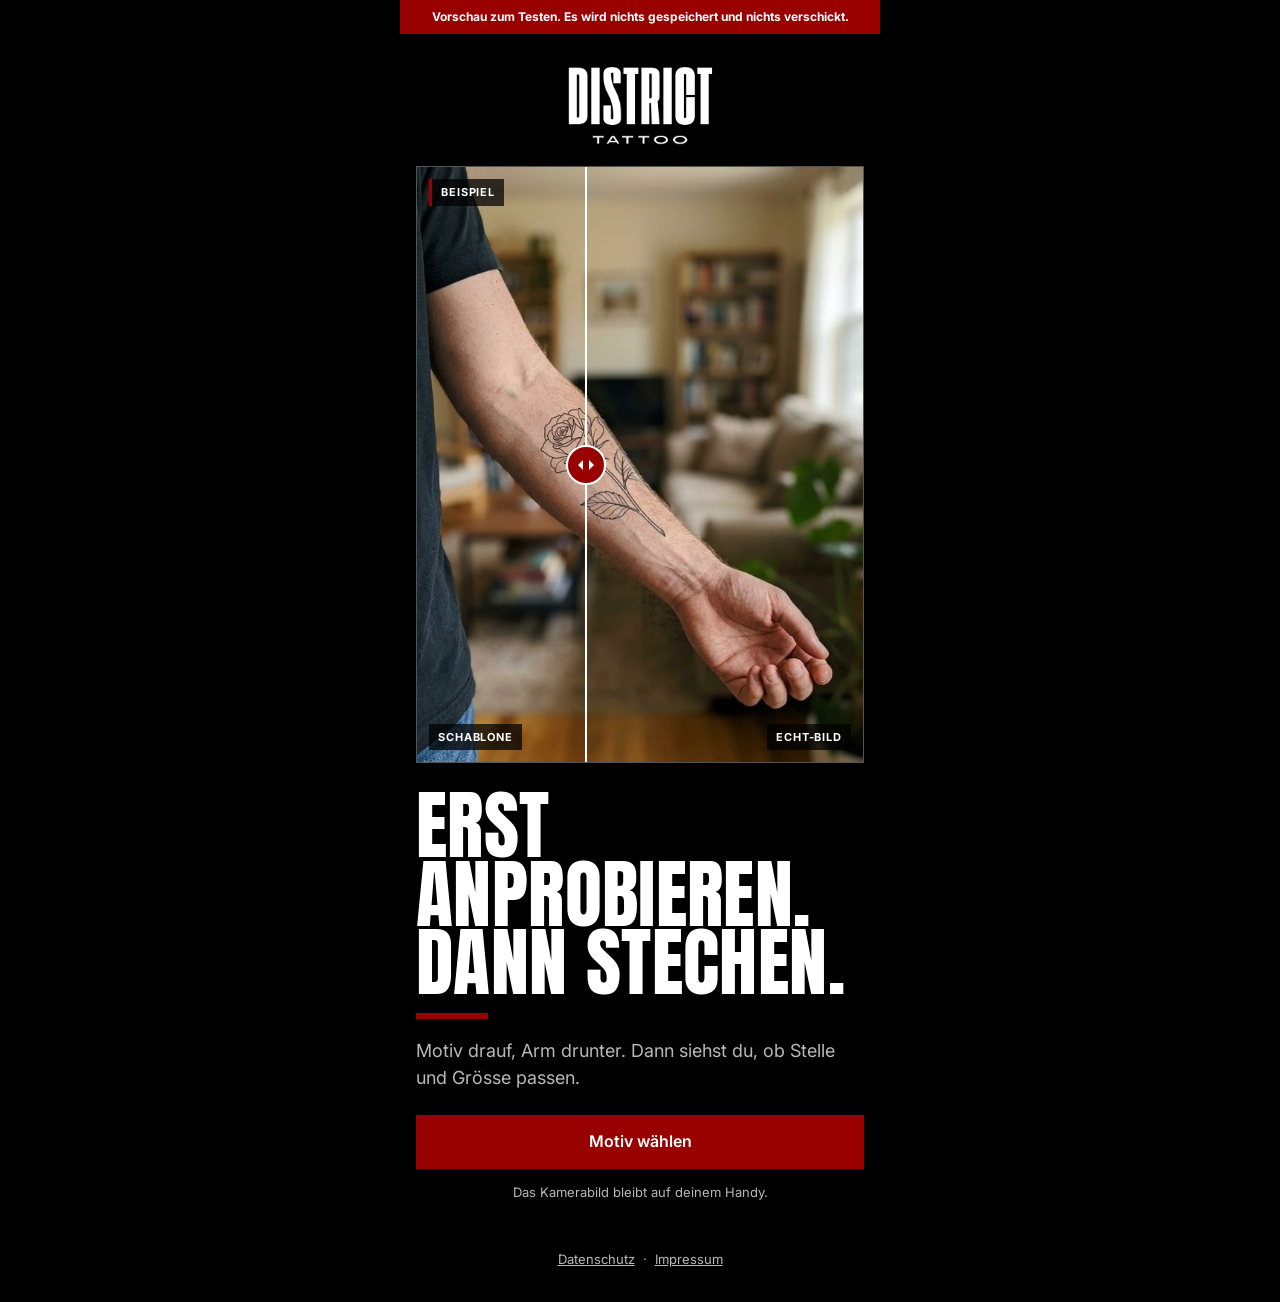
==== index.html @ d86c1de1 "Vorschau Tattoo-Anprobe District Tattoo (statisch, speichert und verschickt nichts) Gebaut aus lupst" ====
<!doctype html>
<html lang="de">
<head>
<meta charset="utf-8">
<meta name="viewport" content="width=device-width, initial-scale=1, viewport-fit=cover">
<title>Tattoo anprobieren | District Tattoo</title>
<meta name="description" content="Leg dein Motiv live auf den Arm. Dann siehst du, ob Stelle und Grösse passen.">
<meta name="theme-color" content="#000000">
<meta name="robots" content="noindex, nofollow">
<meta property="og:title" content="Tattoo anprobieren | District Tattoo">
<meta property="og:description" content="Leg dein Motiv live auf den Arm. Dann siehst du, ob Stelle und Grösse passen.">
<meta property="og:image" content="https://lupstudios.github.io/district-anprobe-preview/studio/beispiel_nachher.jpg">
<link rel="preconnect" href="https://fonts.googleapis.com">
<link rel="preconnect" href="https://fonts.gstatic.com" crossorigin>
<link rel="stylesheet" href="https://fonts.googleapis.com/css2?family=Anton&family=Inter:wght@400;600;700&display=swap">
<link rel="stylesheet" href="static/app.css">
</head>
<body class="">
<main class="app">

<div class="vorschau-band" role="note">Vorschau zum Testen. Es wird nichts gespeichert und nichts verschickt.</div>
<script id="konfig" type="application/json">{"kontakt": null, "motive": [{"bild": "studio/motive/rose.png", "klein": "studio/motive/rose_klein.png", "name": "rose", "stil": "Linie", "titel": "Rose"}, {"bild": "studio/motive/loewe.png", "klein": "studio/motive/loewe_klein.png", "name": "loewe", "stil": "Black \u0026 Grey", "titel": "Löwe"}, {"bild": "studio/motive/lettering.png", "klein": "studio/motive/lettering_klein.png", "name": "lettering", "stil": "Lettering", "titel": "Stay True"}, {"bild": "studio/motive/uhr.png", "klein": "studio/motive/uhr_klein.png", "name": "uhr", "stil": "Chicano", "titel": "Uhr und Rose"}, {"bild": "studio/motive/dolch.png", "klein": "studio/motive/dolch_klein.png", "name": "dolch", "stil": "Linie und Punkte", "titel": "Dolch"}, {"bild": "studio/motive/schwalbe.png", "klein": "studio/motive/schwalbe_klein.png", "name": "schwalbe", "stil": "Fine Line", "titel": "Schwalbe"}], "platzhalter": true, "testmodus": true, "texte": {"abgemeldet_geraet": "Erledigt. Dieses Handy kennt dich nicht mehr.", "anfrage_kleingedruckt": "Keine Live-Buchung. Thiago meldet sich persönlich.", "anfrage_text": "Drei Angaben. Dann weiss Thiago, worum\u0027s geht.", "anfrage_titel": "Ab zu Thiago.", "anprobe_hilfe": "Ein Finger schiebt. Zwei Finger drehen und ziehen.", "beispiel_label": "Beispiel", "beispiel_nachher": "Echt-Bild", "beispiel_vorher": "Schablone", "beschreibung": "Leg dein Motiv live auf den Arm. Dann siehst du, ob Stelle und Grösse passen.", "bestaetigen_hinweis": "Check kurz deine Mails und bestätig die Adresse.", "bitte_waehlen": "Bitte wählen", "check_18": "Ich bin 18 oder älter.", "check_einwilligung": "Ja, District Tattoo darf mir ein paar Mails schicken: mein Bild, wie ein Termin abläuft und höchstens ein paar Aktionen im Jahr. Und Thiago darf mir einmal per WhatsApp schreiben. Abmelden geht jederzeit mit einem Klick.", "danke_text": "Thiago meldet sich persönlich.", "danke_titel": "Ist bei Thiago.", "datenschutz_link": "Was mit deinen Daten passiert", "ergebnis_hinweis": "Vorschau. Thiago zeichnet dein Motiv neu. Und sagt dir, was geht.", "ergebnis_titel": "So sieht\u0027s aus.", "fallback_hinweis": "Das Echt-Bild klappt gerade nicht. Deine Vorschau geht trotzdem an Thiago.", "fehler_allgemein": "Da ist was schiefgelaufen. Versuch\u0027s nochmal.", "fehler_bild": "Das Bild konnte ich nicht lesen. Nimm ein anderes.", "fehler_bild_weg": "Dieses Bild gibt\u0027s nicht mehr. Mach einfach ein neues.", "fehler_checks": "Beide Häkchen braucht\u0027s.", "fehler_email": "Die Mail-Adresse stimmt so nicht.", "fehler_felder": "Da fehlt noch was.", "fehler_limit_ip": "Gerade zu viele Versuche von hier. Probier\u0027s in einer Stunde nochmal.", "fehler_limit_tag": "Für heute ist Schluss mit Echt-Bildern. Morgen geht\u0027s weiter.", "fehler_limit_unbestaetigt": "Drei Echt-Bilder sind durch. Bestätig kurz deine Mail-Adresse, dann geht\u0027s weiter.", "fehler_netz": "Keine Verbindung. Versuch\u0027s nochmal.", "fehler_telefon": "Die Nummer stimmt so nicht. Beispiel: 079 123 45 67", "feld_email": "E-Mail", "feld_groesse": "Ungefähre Grösse", "feld_nachricht": "Noch was? (freiwillig)", "feld_name": "Name", "feld_stelle": "Körperstelle", "feld_telefon": "Handynummer", "feld_telefon_hilfe": "Für Thiagos Antwort per WhatsApp.", "feld_vorname": "Vorname", "feld_zeitraum": "Wann ungefähr?", "formular_text": "Die KI rechnet dein Motiv echt in die Haut. Dauert etwa 15 Sekunden.", "formular_titel": "Dein Echt-Bild gegen deinen Kontakt.", "fuss_datenschutz": "Datenschutz", "fuss_impressum": "Impressum", "groessen": ["Klein, bis 5 cm", "Mittel, 5 bis 15 cm", "Gross, 15 bis 30 cm", "Sehr gross, z. B. Sleeve oder Rücken", "Weiss noch nicht"], "inapp_hinweis": "Tipp: In Instagram und TikTok klemmt die Kamera oft. Oben rechts auf ⋯ tippen und «Im Browser öffnen» wählen.", "kamera_fehler_text": "Kein Problem. Mach ein Foto von deinem Arm.", "kamera_fehler_titel": "Die Kamera will hier nicht.", "kamera_laedt": "Kamera startet …", "knopf_anderes_motiv": "Anderes Motiv", "knopf_anfrage": "Anfrage senden", "knopf_anhalten": "Bild anhalten", "knopf_echt": "So sieht\u0027s echt aus", "knopf_formular": "Echt-Bild zeigen", "knopf_foto_machen": "Foto machen", "knopf_foto_statt": "Foto statt Kamera", "knopf_galerie": "Foto aus der Galerie", "knopf_im_browser": "Im Browser öffnen", "knopf_live": "Wieder live", "knopf_neu_platzieren": "Anders platzieren", "knopf_neues_foto": "Neues Foto", "knopf_nochmal": "Noch ein Motiv probieren", "knopf_senden": "An Thiago senden", "knopf_speichern": "Bild speichern", "knopf_whatsapp": "Schneller geht\u0027s per WhatsApp", "laden_text": "Wird gerechnet. Etwa 15 Sekunden.", "motiv_eigenes": "Eigene Idee", "motiv_eigenes_text": "Foto oder Screenshot. Am besten auf weissem Grund.", "motiv_hinweis": "Stilprobe. Dein Motiv zeichnet Thiago für dich.", "motiv_platzhalter": "Platzhalter. Hier kommen Thiagos Stilproben hin.", "motiv_titel": "Welches Motiv?", "nicht_du": "Nicht {vorname}?", "regler_drehen": "Drehen", "regler_groesse": "Grösse", "schliessen": "Schliessen", "seite_abgemeldet_text": "Du bekommst keine Mails mehr von uns.", "seite_abgemeldet_titel": "Abgemeldet.", "seite_abmelden_knopf": "Ja, abmelden", "seite_abmelden_text": "Dann kommen keine Mails mehr von District Tattoo.", "seite_abmelden_titel": "Abmelden?", "seite_bestaetigt_text": "Dein Bild kommt gleich per Mail.", "seite_bestaetigt_titel": "Bestätigt.", "seite_link_ungueltig_text": "Vielleicht schon benutzt oder falsch kopiert.", "seite_link_ungueltig_titel": "Der Link passt nicht.", "seite_zur_anprobe": "Zur Anprobe", "seitentitel": "Tattoo anprobieren | District Tattoo", "start_hinweis": "Das Kamerabild bleibt auf deinem Handy.", "start_knopf": "Motiv wählen", "start_text": "Motiv drauf, Arm drunter. Dann siehst du, ob Stelle und Grösse passen.", "start_titel_1": "Erst anprobieren.", "start_titel_2": "Dann stechen.", "stellen": ["Unterarm innen", "Unterarm aussen", "Oberarm", "Schulter", "Brust", "Rücken", "Bein", "Wade", "Andere Stelle"], "testmodus_hinweis": "Testmodus: Hier kommt später das Echt-Bild der KI.", "umschalter_echt": "Echt-Bild", "umschalter_schablone": "Schablone", "vorschau_band": "Vorschau zum Testen. Es wird nichts gespeichert und nichts verschickt.", "vorschau_echtbild": "Vorschau: Das Echt-Bild rechnet später die KI. Hier siehst du, was sie bekommt.", "vorschau_whatsapp": "Vorschau: Hier öffnet sich später WhatsApp mit Thiago, der Text ist schon drin.", "whatsapp_text": "Hoi Thiago. Ich bin {vorname} und hab grad die Anprobe gemacht. Stelle: {koerperstelle}. Grösse: {groesse}. Mein Bild: {bild_link}", "zeitraeume": ["So bald wie möglich", "In 1 bis 2 Monaten", "Später", "Weiss noch nicht"], "zurueck": "Zurück"}, "vorschau": true, "whatsapp": "+41764142145"}</script>


<section class="schritt aktiv" data-schritt="start" aria-labelledby="start-titel">
  <header class="kopf">
    <img class="logo" src="studio/logo_weiss.png" alt="District Tattoo" width="180" height="96">
  </header>

  <figure class="vergleich" id="vergleich">
    <img class="vergleich-bild" src="studio/beispiel_vorher.jpg" alt="Schablone" width="600" height="800">
    <img class="vergleich-bild vergleich-nachher" src="studio/beispiel_nachher.jpg" alt="Echt-Bild" width="600" height="800">
    <div class="vergleich-linie" aria-hidden="true"><span class="vergleich-griff"></span></div>
    <span class="chip chip-oben">Beispiel</span>
    <span class="chip chip-links">Schablone</span>
    <span class="chip chip-rechts">Echt-Bild</span>
    <input class="vergleich-regler" type="range" min="0" max="100" value="50"
           aria-label="Schablone und Echt-Bild vergleichen">
  </figure>

  <h1 id="start-titel" class="titel-gross">
    <span class="zeile">Erst anprobieren.</span>
    <span class="zeile zeile-akzent">Dann stechen.</span>
  </h1>
  <p class="lead auftritt">Motiv drauf, Arm drunter. Dann siehst du, ob Stelle und Grösse passen.</p>
  <button class="knopf knopf-haupt knopf-breit auftritt" data-geh="motiv">Motiv wählen</button>
  <p class="klein zentriert auftritt">Das Kamerabild bleibt auf deinem Handy.</p>
</section>


<section class="schritt" data-schritt="motiv" aria-labelledby="motiv-titel">
  <div class="leiste"><button class="knopf-text" data-geh="start">← Zurück</button></div>
  <h2 id="motiv-titel" class="titel">Welches Motiv?</h2>
  <div class="motiv-raster">
    <label class="motiv-kachel motiv-eigen">
      <input type="file" accept="image/*" id="motiv-datei" class="unsichtbar">
      <span class="motiv-plus" aria-hidden="true"></span>
      <strong>Eigene Idee</strong>
      <span>Foto oder Screenshot. Am besten auf weissem Grund.</span>
    </label>
    
    <button class="motiv-kachel" data-motiv="0" type="button">
      <span class="motiv-papier"><img src="studio/motive/rose_klein.png" alt="" loading="lazy"></span>
      <strong>Rose</strong>
      <span>Linie</span>
    </button>
    
    <button class="motiv-kachel" data-motiv="1" type="button">
      <span class="motiv-papier"><img src="studio/motive/loewe_klein.png" alt="" loading="lazy"></span>
      <strong>Löwe</strong>
      <span>Black &amp; Grey</span>
    </button>
    
    <button class="motiv-kachel" data-motiv="2" type="button">
      <span class="motiv-papier"><img src="studio/motive/lettering_klein.png" alt="" loading="lazy"></span>
      <strong>Stay True</strong>
      <span>Lettering</span>
    </button>
    
    <button class="motiv-kachel" data-motiv="3" type="button">
      <span class="motiv-papier"><img src="studio/motive/uhr_klein.png" alt="" loading="lazy"></span>
      <strong>Uhr und Rose</strong>
      <span>Chicano</span>
    </button>
    
    <button class="motiv-kachel" data-motiv="4" type="button">
      <span class="motiv-papier"><img src="studio/motive/dolch_klein.png" alt="" loading="lazy"></span>
      <strong>Dolch</strong>
      <span>Linie und Punkte</span>
    </button>
    
    <button class="motiv-kachel" data-motiv="5" type="button">
      <span class="motiv-papier"><img src="studio/motive/schwalbe_klein.png" alt="" loading="lazy"></span>
      <strong>Schwalbe</strong>
      <span>Fine Line</span>
    </button>
    
  </div>
  <p class="hinweis">Stilprobe. Dein Motiv zeichnet Thiago für dich.</p>
  <p class="hinweis hinweis-platzhalter">Platzhalter. Hier kommen Thiagos Stilproben hin.</p>
</section>


<section class="schritt" data-schritt="anprobe" aria-label="So sieht&#39;s echt aus">
  <div class="leiste">
    <button class="knopf-text" data-geh="motiv">← Zurück</button>
    <button class="knopf-text" id="knopf-foto-statt" type="button">Foto statt Kamera</button>
  </div>

  <div class="buehne" id="buehne">
    <video id="video" playsinline muted autoplay></video>
    <canvas id="leinwand"></canvas>
    <div class="buehne-meldung" id="kamera-laedt" hidden>Kamera startet …</div>
    <div class="buehne-meldung buehne-fehler" id="kamera-fehler" hidden>
      <strong>Die Kamera will hier nicht.</strong>
      <p>Kein Problem. Mach ein Foto von deinem Arm.</p>
      <button class="knopf knopf-haupt knopf-breit" data-foto="kamera" type="button">Foto machen</button>
      <button class="knopf knopf-zweit knopf-breit" data-foto="galerie" type="button">Foto aus der Galerie</button>
      <p class="klein" id="inapp-hinweis" hidden>Tipp: In Instagram und TikTok klemmt die Kamera oft. Oben rechts auf ⋯ tippen und «Im Browser öffnen» wählen.</p>
      <a class="knopf knopf-zweit knopf-breit" id="knopf-im-browser" hidden>Im Browser öffnen</a>
    </div>
    <div class="buehne-laden" id="laden" hidden>
      <span class="scan" aria-hidden="true"></span>
      <p role="status">Wird gerechnet. Etwa 15 Sekunden.</p>
    </div>
  </div>

  <p class="hilfe">Ein Finger schiebt. Zwei Finger drehen und ziehen.</p>
  <div class="regler">
    <label><span>Grösse</span><input type="range" id="regler-groesse" min="8" max="160" value="45"></label>
    <label><span>Drehen</span><input type="range" id="regler-drehen" min="-180" max="180" value="0"></label>
  </div>
  <div class="aktionen">
    <button class="knopf knopf-zweit" id="knopf-anhalten" type="button" disabled>Bild anhalten</button>
    <button class="knopf knopf-haupt" id="knopf-echt" type="button" disabled>So sieht&#39;s echt aus</button>
  </div>

  <input type="file" accept="image/*" capture="environment" id="foto-kamera" class="unsichtbar">
  <input type="file" accept="image/*" id="foto-galerie" class="unsichtbar">
</section>


<section class="schritt" data-schritt="ergebnis" aria-labelledby="ergebnis-titel">
  <h2 id="ergebnis-titel" class="titel">So sieht&#39;s aus.</h2>
  <div class="ergebnis-rahmen">
    <img id="ergebnis-bild" alt="Echt-Bild" width="960" height="1280">
    <div class="umschalter" role="group">
      <button class="aktiv" data-ansicht="echt" type="button">Echt-Bild</button>
      <button data-ansicht="schablone" type="button">Schablone</button>
    </div>
  </div>
  <p class="meldung" id="ergebnis-meldung" hidden></p>
  <p class="hinweis">Vorschau. Thiago zeichnet dein Motiv neu. Und sagt dir, was geht.</p>
  <div class="aktionen-spalte">
    <button class="knopf knopf-haupt knopf-breit" data-geh="anfrage" type="button">An Thiago senden</button>
    <a class="knopf knopf-zweit knopf-breit" id="knopf-speichern" download="anprobe.jpg">Bild speichern</a>
    <div class="aktionen">
      <button class="knopf knopf-zweit" id="knopf-neu-platzieren" type="button">Anders platzieren</button>
      <button class="knopf knopf-zweit" data-geh="motiv" type="button">Anderes Motiv</button>
    </div>
  </div>
  <p class="klein" id="bestaetigen-hinweis" hidden>Check kurz deine Mails und bestätig die Adresse.</p>
  <p class="klein"><button class="knopf-text knopf-klein" id="knopf-nicht-du" type="button" hidden></button></p>
</section>


<section class="schritt" data-schritt="anfrage" aria-labelledby="anfrage-titel">
  <div class="leiste"><button class="knopf-text" data-geh="ergebnis">← Zurück</button></div>
  <h2 id="anfrage-titel" class="titel">Ab zu Thiago.</h2>
  <p class="lead">Drei Angaben. Dann weiss Thiago, worum&#39;s geht.</p>
  <form id="anfrage" novalidate>
    <img class="anfrage-vorschau" id="anfrage-vorschau" alt="" width="96" height="128">
    <label class="feld"><span>Körperstelle</span>
      <select name="koerperstelle" required><option value="">Bitte wählen</option><option>Unterarm innen</option><option>Unterarm aussen</option><option>Oberarm</option><option>Schulter</option><option>Brust</option><option>Rücken</option><option>Bein</option><option>Wade</option><option>Andere Stelle</option></select>
    </label>
    <label class="feld"><span>Ungefähre Grösse</span>
      <select name="groesse" required><option value="">Bitte wählen</option><option>Klein, bis 5 cm</option><option>Mittel, 5 bis 15 cm</option><option>Gross, 15 bis 30 cm</option><option>Sehr gross, z. B. Sleeve oder Rücken</option><option>Weiss noch nicht</option></select>
    </label>
    <label class="feld"><span>Wann ungefähr?</span>
      <select name="zeitraum" required><option value="">Bitte wählen</option><option>So bald wie möglich</option><option>In 1 bis 2 Monaten</option><option>Später</option><option>Weiss noch nicht</option></select>
    </label>
    <label class="feld"><span>Noch was? (freiwillig)</span><textarea name="nachricht" rows="3" maxlength="1000"></textarea></label>
    <p class="formular-fehler" id="anfrage-fehler" role="alert" hidden></p>
    <button class="knopf knopf-haupt knopf-breit" type="submit">Anfrage senden</button>
    <p class="klein">Keine Live-Buchung. Thiago meldet sich persönlich.</p>
  </form>
</section>


<section class="schritt" data-schritt="danke" aria-labelledby="danke-titel">
  <h2 id="danke-titel" class="titel-gross titel-danke"><span class="zeile zeile-akzent">Ist bei Thiago.</span></h2>
  <p class="lead">Thiago meldet sich persönlich.</p>
  <div class="aktionen-spalte">
    <a class="knopf knopf-haupt knopf-breit" id="knopf-whatsapp" target="_blank" rel="noopener">Schneller geht&#39;s per WhatsApp</a>
    <button class="knopf knopf-zweit knopf-breit" data-geh="motiv" type="button">Noch ein Motiv probieren</button>
  </div>
</section>


<div class="blatt-hintergrund" id="formular-blatt" hidden>
  <form class="blatt" id="formular" novalidate aria-labelledby="formular-titel">
    <button type="button" class="blatt-zu" data-zu aria-label="Schliessen">×</button>
    <h2 id="formular-titel" class="titel">Dein Echt-Bild gegen deinen Kontakt.</h2>
    <div class="formular-kopf">
      <img id="formular-vorschau" alt="" width="72" height="96">
      <p>Die KI rechnet dein Motiv echt in die Haut. Dauert etwa 15 Sekunden.</p>
    </div>
    <div class="feld-paar">
      <label class="feld"><span>Vorname</span><input name="vorname" autocomplete="given-name" required maxlength="60"></label>
      <label class="feld"><span>Name</span><input name="name" autocomplete="family-name" required maxlength="60"></label>
    </div>
    <label class="feld"><span>E-Mail</span><input name="email" type="email" autocomplete="email" inputmode="email" required maxlength="254"></label>
    <label class="feld"><span>Handynummer</span><input name="telefon" type="tel" autocomplete="tel" inputmode="tel" required maxlength="25"><small>Für Thiagos Antwort per WhatsApp.</small></label>
    <label class="haekchen"><input type="checkbox" name="ist_18" required><span>Ich bin 18 oder älter.</span></label>
    <label class="haekchen"><input type="checkbox" name="einwilligung" required><span>Ja, District Tattoo darf mir ein paar Mails schicken: mein Bild, wie ein Termin abläuft und höchstens ein paar Aktionen im Jahr. Und Thiago darf mir einmal per WhatsApp schreiben. Abmelden geht jederzeit mit einem Klick.</span></label>
    <p class="formular-fehler" id="formular-fehler" role="alert" hidden></p>
    <button class="knopf knopf-haupt knopf-breit" type="submit">Echt-Bild zeigen</button>
    <p class="klein zentriert"><a href="datenschutz.html" target="_blank" rel="noopener">Was mit deinen Daten passiert</a></p>
  </form>
</div>

<div class="toast" id="toast" role="status" aria-live="polite" hidden></div>

</main>
<footer class="fuss">
  <a href="datenschutz.html">Datenschutz</a>
  <span aria-hidden="true">·</span>
  <a href="datenschutz.html#impressum">Impressum</a>
</footer>
<script src="static/app.js" defer></script>
</body>
</html>
---- static/app.css ----
/* Tattoo-Anprobe · District-Look: Schwarz und Grau tragen, Rot ist nur Akzent. */
:root {
  --schwarz: #000000;
  --rot: #990000;
  --grau: #545454;
  --weiss: #ffffff;
  --text-2: rgba(255, 255, 255, .72);
  --flaeche: #0e0e0e;
  --titel: "Anton", "Impact", "Arial Narrow", sans-serif;
  --schrift: "Inter", system-ui, -apple-system, "Segoe UI", Roboto, sans-serif;
  --weich: cubic-bezier(.2, .7, .2, 1);
  color-scheme: dark;
}

@property --teilung { syntax: "<percentage>"; inherits: true; initial-value: 50%; }

*, *::before, *::after { box-sizing: border-box; }
[hidden] { display: none !important; }
html { -webkit-text-size-adjust: 100%; }
body {
  margin: 0;
  background: var(--schwarz);
  color: var(--weiss);
  font: 400 16px/1.5 var(--schrift);
  -webkit-font-smoothing: antialiased;
}
img { max-width: 100%; display: block; }
a { color: inherit; }
button, input, select, textarea { font: inherit; color: inherit; }
:focus-visible { outline: 2px solid var(--weiss); outline-offset: 3px; }

.app { max-width: 480px; margin: 0 auto; padding: 0 16px 24px; padding-top: env(safe-area-inset-top); }
body.breit .app { max-width: 1100px; }
.unsichtbar { position: absolute; width: 1px; height: 1px; opacity: 0; pointer-events: none; }

.vorschau-band {
  position: sticky; top: 0; z-index: 25; margin: 0 -16px; padding: 8px 16px;
  background: var(--rot); color: var(--weiss); font-size: 12px; font-weight: 700; text-align: center;
}

/* ------------------------------------------------------------ Schritte */
.schritt { display: none; }
.schritt.aktiv { display: block; animation: rein .35s var(--weich) both; }
@keyframes rein { from { opacity: 0; transform: translateY(8px); } to { opacity: 1; transform: none; } }

.kopf { display: flex; justify-content: center; padding: 20px 0 16px; }
/* Die Logo-Datei ist quadratisch mit viel leerem Rand. Nur der Ausschnitt wird kleiner, das Logo nie verändert. */
.logo { width: 180px; height: 96px; object-fit: cover; }

.leiste { display: flex; justify-content: space-between; align-items: center; min-height: 56px; }

/* ------------------------------------------------------------ Typografie */
.titel-gross {
  font: 400 clamp(46px, 14.5vw, 76px)/.9 var(--titel);
  text-transform: uppercase;
  letter-spacing: .005em;
  margin: 28px 0 18px;
}
.titel-gross .zeile { display: block; animation: hoch .8s var(--weich) both; }
.titel-gross .zeile + .zeile { animation-delay: .12s; }
.zeile-akzent::after {
  content: "";
  display: block;
  width: 72px;
  height: 6px;
  margin-top: 16px;
  background: var(--rot);
  transform-origin: left;
  animation: strich .6s .55s var(--weich) both;
}
@keyframes hoch { from { opacity: 0; transform: translateY(28px); } to { opacity: 1; transform: none; } }
@keyframes strich { from { transform: scaleX(0); } to { transform: scaleX(1); } }
.auftritt { animation: hoch .7s var(--weich) both; }
.lead.auftritt { animation-delay: .3s; }
.knopf.auftritt { animation-delay: .42s; }
.klein.auftritt { animation-delay: .5s; }

.titel { font: 400 34px/1 var(--titel); text-transform: uppercase; margin: 8px 0 16px; }
.lead { font-size: 18px; color: var(--text-2); margin: 0 0 24px; }
.hinweis { color: var(--text-2); font-size: 14px; margin: 16px 0 0; }
.hinweis-platzhalter { color: var(--weiss); border-left: 3px solid var(--rot); padding-left: 10px; }
.klein { font-size: 13px; color: var(--text-2); margin: 14px 0 0; }
.zentriert { text-align: center; }
.hilfe { font-size: 13px; color: var(--text-2); text-align: center; margin: 10px 0 6px; }

/* ------------------------------------------------------------ Knöpfe */
.knopf {
  display: inline-flex; align-items: center; justify-content: center;
  min-height: 54px; padding: 14px 20px;
  border: 1px solid transparent; border-radius: 0;
  font-weight: 600; font-size: 16px; line-height: 1.2; text-align: center; text-decoration: none;
  cursor: pointer;
  transition: transform .12s ease, background-color .2s ease, border-color .2s ease;
  -webkit-tap-highlight-color: transparent;
}
.knopf:active { transform: scale(.98); }
.knopf:disabled { opacity: .4; cursor: default; transform: none; }
.knopf-haupt { background: var(--rot); color: var(--weiss); }
.knopf-haupt:hover:not(:disabled) { background: #b00000; }
.knopf-zweit { background: transparent; color: var(--weiss); border-color: var(--grau); }
.knopf-zweit:hover:not(:disabled) { border-color: var(--weiss); }
.knopf-breit { display: flex; width: 100%; }
.knopf-text {
  background: none; border: 0; padding: 12px 0; cursor: pointer;
  color: var(--text-2); font-size: 15px; text-decoration: none;
}
.knopf-text:hover { color: var(--weiss); }
.knopf-klein { font-size: 13px; text-decoration: underline; }

.aktionen { display: flex; gap: 10px; margin-top: 10px; }
.aktionen > .knopf { flex: 1; }
.aktionen-spalte { display: grid; gap: 10px; margin-top: 18px; }

/* ------------------------------------------------------------ Vorher/Nachher (Start) */
.vergleich {
  position: relative; margin: 0; aspect-ratio: 3 / 4;
  overflow: hidden; border: 1px solid var(--grau); background: var(--flaeche);
  touch-action: pan-y; user-select: none; -webkit-user-select: none; cursor: ew-resize;
  --teilung: 50%;
}
.vergleich-bild { position: absolute; inset: 0; width: 100%; height: 100%; object-fit: cover; pointer-events: none; }
.vergleich-nachher { clip-path: inset(0 0 0 var(--teilung)); }
.vergleich-linie {
  position: absolute; top: 0; bottom: 0; left: var(--teilung); width: 2px; margin-left: -1px;
  background: var(--weiss); pointer-events: none;
}
.vergleich-griff {
  position: absolute; top: 50%; left: 50%; width: 40px; height: 40px; margin: -20px 0 0 -20px;
  border-radius: 50%; background: var(--rot); border: 2px solid var(--weiss);
}
.vergleich-griff::before, .vergleich-griff::after {
  content: ""; position: absolute; top: 50%; width: 0; height: 0; margin-top: -5px;
  border: 5px solid transparent;
}
.vergleich-griff::before { left: 5px; border-right-color: var(--weiss); }
.vergleich-griff::after { right: 5px; border-left-color: var(--weiss); }
.vergleich.faehrt { transition: --teilung 1.4s var(--weich); }
.vergleich-regler { position: absolute; width: 1px; height: 1px; opacity: 0; bottom: 0; left: 0; }
.vergleich:focus-within { outline: 2px solid var(--weiss); outline-offset: 3px; }

.chip {
  position: absolute; padding: 5px 9px; font-size: 11px; font-weight: 700; letter-spacing: .08em;
  text-transform: uppercase; background: rgba(0, 0, 0, .72); color: var(--weiss); pointer-events: none;
}
.chip-oben { top: 12px; left: 12px; border-left: 3px solid var(--rot); }
.chip-links { bottom: 12px; left: 12px; }
.chip-rechts { bottom: 12px; right: 12px; }

/* ------------------------------------------------------------ Motive */
.motiv-raster { display: grid; grid-template-columns: 1fr 1fr; gap: 10px; }
.motiv-kachel {
  display: flex; flex-direction: column; gap: 2px; padding: 0 0 12px; text-align: left;
  background: var(--flaeche); border: 1px solid #1f1f1f; cursor: pointer; color: var(--weiss);
  transition: border-color .2s ease, transform .12s ease;
}
.motiv-kachel:hover { border-color: var(--grau); }
.motiv-kachel:active { transform: scale(.98); }
.motiv-kachel strong { padding: 10px 12px 0; font-size: 15px; }
.motiv-kachel > span:not(.motiv-papier):not(.motiv-plus) { padding: 0 12px; font-size: 13px; color: var(--text-2); }
/* overflow + min-height: sonst drückt ein hohes Motiv die Kachel in die Länge. */
.motiv-papier { display: block; flex: none; min-height: 0; overflow: hidden; background: var(--weiss); aspect-ratio: 1; padding: 12px; }
.motiv-papier img { width: 100%; height: 100%; object-fit: contain; }
.motiv-eigen { border: 1px dashed var(--grau); }
.motiv-plus { position: relative; display: block; flex: none; aspect-ratio: 1; }
.motiv-plus::before, .motiv-plus::after {
  content: ""; position: absolute; top: 50%; left: 50%; width: 48px; height: 5px; margin: -2.5px 0 0 -24px;
  background: var(--rot);
}
.motiv-plus::after { transform: rotate(90deg); }

/* ------------------------------------------------------------ Anprobe */
.buehne {
  position: relative; aspect-ratio: 3 / 4; overflow: hidden;
  background: #111; border: 1px solid var(--grau); touch-action: none;
}
.buehne video, .buehne canvas { position: absolute; inset: 0; width: 100%; height: 100%; }
.buehne video { object-fit: cover; }
.buehne canvas { cursor: grab; }
.buehne canvas:active { cursor: grabbing; }
.buehne-meldung {
  position: absolute; inset: 0; display: flex; flex-direction: column; justify-content: center; gap: 10px;
  padding: 24px; background: rgba(0, 0, 0, .82); text-align: center;
}
.buehne-meldung strong { font: 400 28px/1 var(--titel); text-transform: uppercase; }
.buehne-meldung p { margin: 0 0 8px; color: var(--text-2); }
.buehne-laden {
  position: absolute; inset: 0; display: flex; align-items: flex-end; justify-content: center;
  background: rgba(0, 0, 0, .35);
}
.buehne-laden p {
  margin: 0 0 18px; padding: 8px 12px; background: rgba(0, 0, 0, .8);
  font-weight: 600; font-size: 14px;
}
.scan {
  position: absolute; left: 0; right: 0; top: 0; height: 3px;
  background: var(--rot); box-shadow: 0 0 18px 4px rgba(153, 0, 0, .8);
  animation: scan 1.8s ease-in-out infinite alternate;
}
@keyframes scan { from { top: 4%; } to { top: 94%; } }

.regler { display: grid; gap: 4px; margin: 4px 0 6px; }
.regler label { display: grid; grid-template-columns: 64px 1fr; align-items: center; gap: 10px; font-size: 13px; color: var(--text-2); }
input[type="range"] { width: 100%; accent-color: var(--rot); height: 32px; }

/* ------------------------------------------------------------ Formular-Blatt */
.blatt-hintergrund {
  position: fixed; inset: 0; z-index: 20; display: flex; align-items: flex-end; justify-content: center;
  background: rgba(0, 0, 0, .72);
}
.blatt {
  position: relative; width: 100%; max-width: 480px; max-height: 94vh; overflow-y: auto;
  padding: 22px 16px calc(22px + env(safe-area-inset-bottom));
  background: var(--flaeche); border-top: 3px solid var(--rot);
  animation: blatt-hoch .32s var(--weich) both;
}
@keyframes blatt-hoch { from { transform: translateY(40px); opacity: 0; } to { transform: none; opacity: 1; } }
.blatt .titel { font-size: 30px; padding-right: 40px; }
.blatt-zu {
  position: absolute; top: 10px; right: 8px; width: 44px; height: 44px;
  background: none; border: 0; font-size: 30px; line-height: 1; color: var(--text-2); cursor: pointer;
}
.formular-kopf { display: flex; gap: 12px; align-items: center; margin: 0 0 16px; }
.formular-kopf img { width: 72px; height: 96px; object-fit: cover; border: 1px solid var(--grau); flex: none; }
.formular-kopf p { margin: 0; color: var(--text-2); font-size: 14px; }

.feld { display: grid; gap: 6px; margin: 0 0 14px; }
.feld > span { font-size: 13px; font-weight: 600; }
.feld small { font-size: 12px; color: var(--text-2); }
.feld input, .feld select, .feld textarea {
  width: 100%; padding: 13px 12px; font-size: 16px;
  background: var(--schwarz); border: 1px solid var(--grau); border-radius: 0;
  -webkit-appearance: none; appearance: none;
}
.feld select {
  background-image: linear-gradient(45deg, transparent 50%, #fff 50%), linear-gradient(-45deg, transparent 50%, #fff 50%);
  background-position: calc(100% - 20px) 55%, calc(100% - 14px) 55%;
  background-size: 6px 6px; background-repeat: no-repeat; padding-right: 36px;
}
.feld input:focus, .feld select:focus, .feld textarea:focus { border-color: var(--weiss); outline: none; }
.feld.falsch input, .feld.falsch select { border-color: var(--rot); box-shadow: inset 3px 0 0 var(--rot); }
.feld-paar { display: grid; grid-template-columns: 1fr 1fr; gap: 10px; }

.haekchen { display: grid; grid-template-columns: 24px 1fr; gap: 10px; align-items: start; margin: 0 0 12px; font-size: 14px; }
.haekchen input { width: 22px; height: 22px; margin: 1px 0 0; accent-color: var(--rot); }
.haekchen span { color: var(--text-2); }
.haekchen.falsch span { color: var(--weiss); }

.formular-fehler, .meldung {
  margin: 4px 0 14px; padding: 10px 12px; font-size: 14px; font-weight: 600;
  background: rgba(153, 0, 0, .18); border-left: 3px solid var(--rot);
}

/* ------------------------------------------------------------ Ergebnis und Anfrage */
.ergebnis-rahmen { position: relative; border: 1px solid var(--grau); background: var(--flaeche); aspect-ratio: 3 / 4; }
.ergebnis-rahmen img { width: 100%; height: 100%; object-fit: cover; }
.umschalter { position: absolute; left: 12px; bottom: 12px; display: flex; background: rgba(0, 0, 0, .78); }
.umschalter button {
  padding: 9px 12px; border: 0; background: none; color: var(--text-2);
  font-size: 12px; font-weight: 700; letter-spacing: .06em; text-transform: uppercase; cursor: pointer;
}
.umschalter button.aktiv { color: var(--weiss); box-shadow: inset 0 -3px 0 var(--rot); }
.anfrage-vorschau { width: 96px; height: 128px; object-fit: cover; border: 1px solid var(--grau); margin: 0 0 16px; }
.titel-danke { margin-top: 48px; }

/* ------------------------------------------------------------ Meldung unten */
.toast {
  position: fixed; left: 50%; bottom: calc(18px + env(safe-area-inset-bottom)); z-index: 30;
  width: min(448px, calc(100% - 32px)); transform: translateX(-50%);
  padding: 13px 14px; background: #1a1a1a; border-left: 3px solid var(--rot);
  font-size: 14px; font-weight: 600; box-shadow: 0 8px 30px rgba(0, 0, 0, .6);
}

/* ------------------------------------------------------------ Fuss, Rechtstext, intern */
.fuss { display: flex; justify-content: center; gap: 8px; padding: 24px 16px 32px; font-size: 13px; color: var(--text-2); }
.fuss a { color: var(--text-2); }
.seite .knopf { margin-top: 8px; }
.rechtstext h2 { font: 700 17px/1.3 var(--schrift); margin: 28px 0 8px; }
.rechtstext p, .rechtstext li { color: var(--text-2); font-size: 15px; }
.rechtstext strong { color: var(--weiss); }
.rechtstext ul { padding-left: 20px; }
.entwurf { padding: 10px 12px; border: 1px dashed var(--rot); font-size: 13px; color: var(--weiss); }
.intern table { width: 100%; border-collapse: collapse; font-size: 14px; margin: 0 0 18px; }
.intern th, .intern td { padding: 8px 10px; border-bottom: 1px solid #222; text-align: left; white-space: nowrap; }
.intern td small { color: var(--text-2); }
.intern h2 { font: 700 18px/1.3 var(--schrift); margin: 28px 0 8px; }
.tabelle-rollen { overflow-x: auto; }

@media (prefers-reduced-motion: reduce) {
  *, *::before, *::after { animation-duration: .01ms !important; animation-delay: 0s !important; transition-duration: .01ms !important; }
}
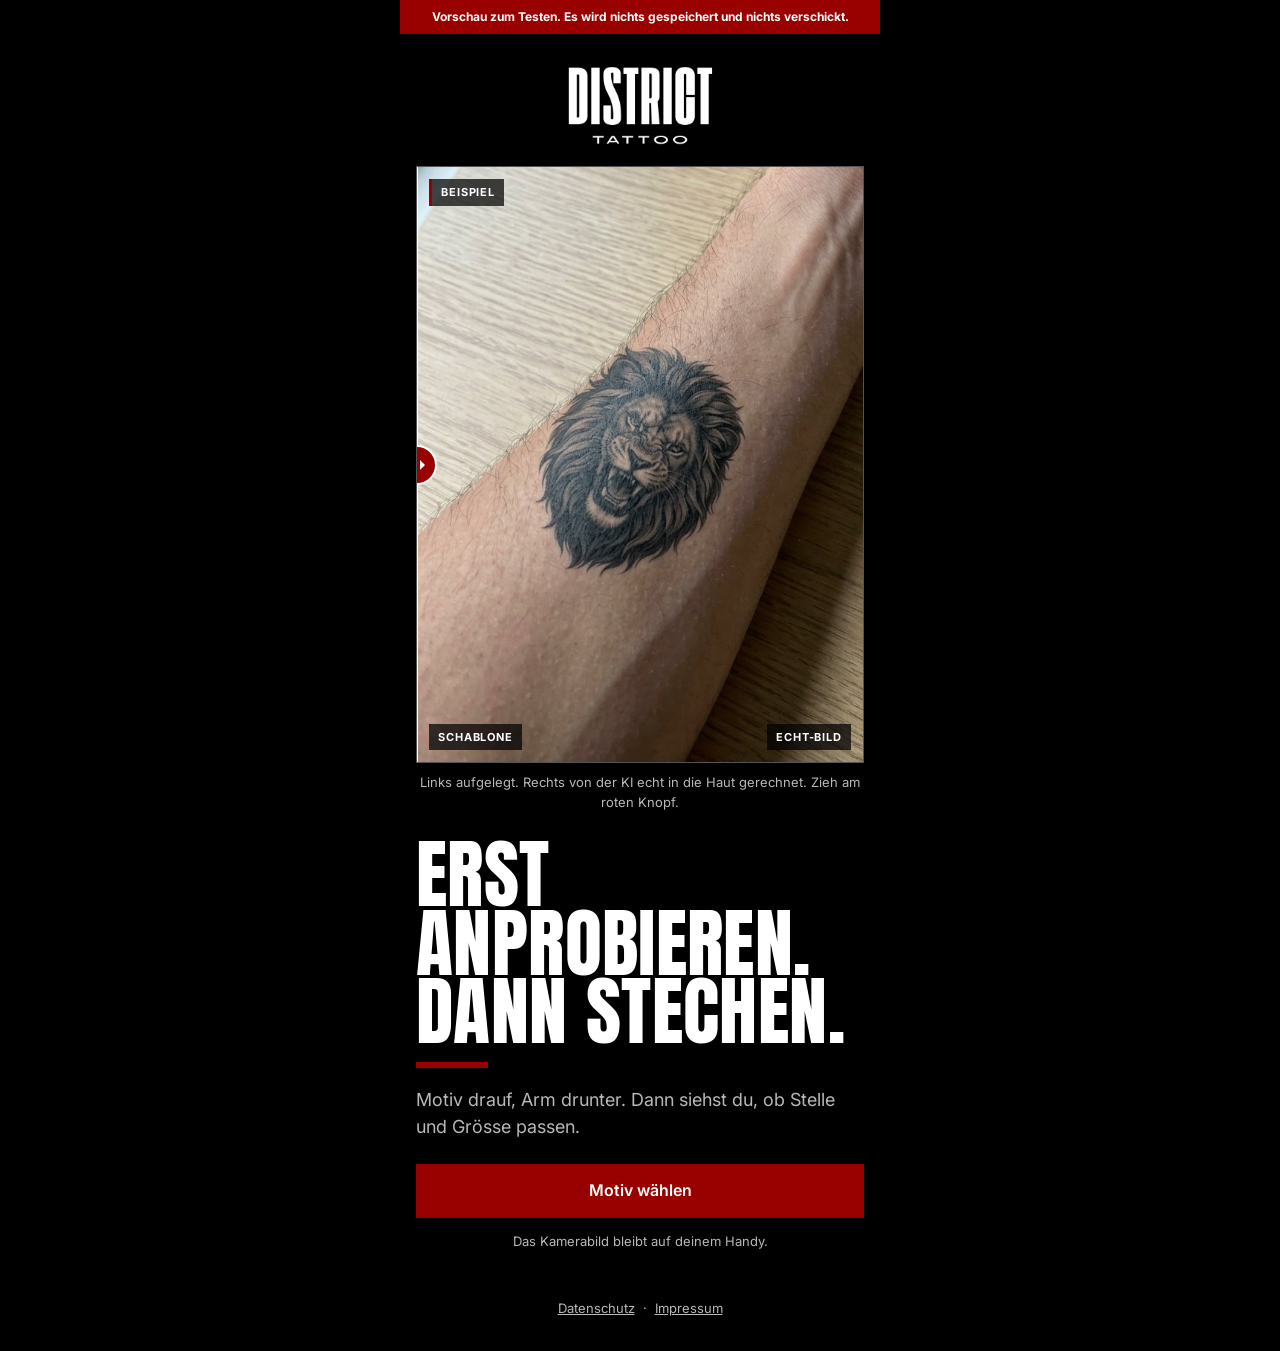
==== commit c2060075: "Startseite: Löwe als Beispiel, Wischer zeigt Schablone und Echt-Bild nacheinander Co-Authored-By: Cl" ====
--- a/index.html
+++ b/index.html
@@ -19,7 +19,7 @@
 <main class="app">
 
 <div class="vorschau-band" role="note">Vorschau zum Testen. Es wird nichts gespeichert und nichts verschickt.</div>
-<script id="konfig" type="application/json">{"kontakt": null, "motive": [{"bild": "studio/motive/rose.png", "klein": "studio/motive/rose_klein.png", "name": "rose", "stil": "Linie", "titel": "Rose"}, {"bild": "studio/motive/loewe.png", "klein": "studio/motive/loewe_klein.png", "name": "loewe", "stil": "Black \u0026 Grey", "titel": "Löwe"}, {"bild": "studio/motive/lettering.png", "klein": "studio/motive/lettering_klein.png", "name": "lettering", "stil": "Lettering", "titel": "Stay True"}, {"bild": "studio/motive/uhr.png", "klein": "studio/motive/uhr_klein.png", "name": "uhr", "stil": "Chicano", "titel": "Uhr und Rose"}, {"bild": "studio/motive/dolch.png", "klein": "studio/motive/dolch_klein.png", "name": "dolch", "stil": "Linie und Punkte", "titel": "Dolch"}, {"bild": "studio/motive/schwalbe.png", "klein": "studio/motive/schwalbe_klein.png", "name": "schwalbe", "stil": "Fine Line", "titel": "Schwalbe"}], "platzhalter": true, "testmodus": true, "texte": {"abgemeldet_geraet": "Erledigt. Dieses Handy kennt dich nicht mehr.", "anfrage_kleingedruckt": "Keine Live-Buchung. Thiago meldet sich persönlich.", "anfrage_text": "Drei Angaben. Dann weiss Thiago, worum\u0027s geht.", "anfrage_titel": "Ab zu Thiago.", "anprobe_hilfe": "Ein Finger schiebt. Zwei Finger drehen und ziehen.", "beispiel_label": "Beispiel", "beispiel_nachher": "Echt-Bild", "beispiel_vorher": "Schablone", "beschreibung": "Leg dein Motiv live auf den Arm. Dann siehst du, ob Stelle und Grösse passen.", "bestaetigen_hinweis": "Check kurz deine Mails und bestätig die Adresse.", "bitte_waehlen": "Bitte wählen", "check_18": "Ich bin 18 oder älter.", "check_einwilligung": "Ja, District Tattoo darf mir ein paar Mails schicken: mein Bild, wie ein Termin abläuft und höchstens ein paar Aktionen im Jahr. Und Thiago darf mir einmal per WhatsApp schreiben. Abmelden geht jederzeit mit einem Klick.", "danke_text": "Thiago meldet sich persönlich.", "danke_titel": "Ist bei Thiago.", "datenschutz_link": "Was mit deinen Daten passiert", "ergebnis_hinweis": "Vorschau. Thiago zeichnet dein Motiv neu. Und sagt dir, was geht.", "ergebnis_titel": "So sieht\u0027s aus.", "fallback_hinweis": "Das Echt-Bild klappt gerade nicht. Deine Vorschau geht trotzdem an Thiago.", "fehler_allgemein": "Da ist was schiefgelaufen. Versuch\u0027s nochmal.", "fehler_bild": "Das Bild konnte ich nicht lesen. Nimm ein anderes.", "fehler_bild_weg": "Dieses Bild gibt\u0027s nicht mehr. Mach einfach ein neues.", "fehler_checks": "Beide Häkchen braucht\u0027s.", "fehler_email": "Die Mail-Adresse stimmt so nicht.", "fehler_felder": "Da fehlt noch was.", "fehler_limit_ip": "Gerade zu viele Versuche von hier. Probier\u0027s in einer Stunde nochmal.", "fehler_limit_tag": "Für heute ist Schluss mit Echt-Bildern. Morgen geht\u0027s weiter.", "fehler_limit_unbestaetigt": "Drei Echt-Bilder sind durch. Bestätig kurz deine Mail-Adresse, dann geht\u0027s weiter.", "fehler_netz": "Keine Verbindung. Versuch\u0027s nochmal.", "fehler_telefon": "Die Nummer stimmt so nicht. Beispiel: 079 123 45 67", "feld_email": "E-Mail", "feld_groesse": "Ungefähre Grösse", "feld_nachricht": "Noch was? (freiwillig)", "feld_name": "Name", "feld_stelle": "Körperstelle", "feld_telefon": "Handynummer", "feld_telefon_hilfe": "Für Thiagos Antwort per WhatsApp.", "feld_vorname": "Vorname", "feld_zeitraum": "Wann ungefähr?", "formular_text": "Die KI rechnet dein Motiv echt in die Haut. Dauert etwa 15 Sekunden.", "formular_titel": "Dein Echt-Bild gegen deinen Kontakt.", "fuss_datenschutz": "Datenschutz", "fuss_impressum": "Impressum", "groessen": ["Klein, bis 5 cm", "Mittel, 5 bis 15 cm", "Gross, 15 bis 30 cm", "Sehr gross, z. B. Sleeve oder Rücken", "Weiss noch nicht"], "inapp_hinweis": "Tipp: In Instagram und TikTok klemmt die Kamera oft. Oben rechts auf ⋯ tippen und «Im Browser öffnen» wählen.", "kamera_fehler_text": "Kein Problem. Mach ein Foto von deinem Arm.", "kamera_fehler_titel": "Die Kamera will hier nicht.", "kamera_laedt": "Kamera startet …", "knopf_anderes_motiv": "Anderes Motiv", "knopf_anfrage": "Anfrage senden", "knopf_anhalten": "Bild anhalten", "knopf_echt": "So sieht\u0027s echt aus", "knopf_formular": "Echt-Bild zeigen", "knopf_foto_machen": "Foto machen", "knopf_foto_statt": "Foto statt Kamera", "knopf_galerie": "Foto aus der Galerie", "knopf_im_browser": "Im Browser öffnen", "knopf_live": "Wieder live", "knopf_neu_platzieren": "Anders platzieren", "knopf_neues_foto": "Neues Foto", "knopf_nochmal": "Noch ein Motiv probieren", "knopf_senden": "An Thiago senden", "knopf_speichern": "Bild speichern", "knopf_whatsapp": "Schneller geht\u0027s per WhatsApp", "laden_text": "Wird gerechnet. Etwa 15 Sekunden.", "motiv_eigenes": "Eigene Idee", "motiv_eigenes_text": "Foto oder Screenshot. Am besten auf weissem Grund.", "motiv_hinweis": "Stilprobe. Dein Motiv zeichnet Thiago für dich.", "motiv_platzhalter": "Platzhalter. Hier kommen Thiagos Stilproben hin.", "motiv_titel": "Welches Motiv?", "nicht_du": "Nicht {vorname}?", "regler_drehen": "Drehen", "regler_groesse": "Grösse", "schliessen": "Schliessen", "seite_abgemeldet_text": "Du bekommst keine Mails mehr von uns.", "seite_abgemeldet_titel": "Abgemeldet.", "seite_abmelden_knopf": "Ja, abmelden", "seite_abmelden_text": "Dann kommen keine Mails mehr von District Tattoo.", "seite_abmelden_titel": "Abmelden?", "seite_bestaetigt_text": "Dein Bild kommt gleich per Mail.", "seite_bestaetigt_titel": "Bestätigt.", "seite_link_ungueltig_text": "Vielleicht schon benutzt oder falsch kopiert.", "seite_link_ungueltig_titel": "Der Link passt nicht.", "seite_zur_anprobe": "Zur Anprobe", "seitentitel": "Tattoo anprobieren | District Tattoo", "start_hinweis": "Das Kamerabild bleibt auf deinem Handy.", "start_knopf": "Motiv wählen", "start_text": "Motiv drauf, Arm drunter. Dann siehst du, ob Stelle und Grösse passen.", "start_titel_1": "Erst anprobieren.", "start_titel_2": "Dann stechen.", "stellen": ["Unterarm innen", "Unterarm aussen", "Oberarm", "Schulter", "Brust", "Rücken", "Bein", "Wade", "Andere Stelle"], "testmodus_hinweis": "Testmodus: Hier kommt später das Echt-Bild der KI.", "umschalter_echt": "Echt-Bild", "umschalter_schablone": "Schablone", "vorschau_band": "Vorschau zum Testen. Es wird nichts gespeichert und nichts verschickt.", "vorschau_echtbild": "Vorschau: Das Echt-Bild rechnet später die KI. Hier siehst du, was sie bekommt.", "vorschau_whatsapp": "Vorschau: Hier öffnet sich später WhatsApp mit Thiago, der Text ist schon drin.", "whatsapp_text": "Hoi Thiago. Ich bin {vorname} und hab grad die Anprobe gemacht. Stelle: {koerperstelle}. Grösse: {groesse}. Mein Bild: {bild_link}", "zeitraeume": ["So bald wie möglich", "In 1 bis 2 Monaten", "Später", "Weiss noch nicht"], "zurueck": "Zurück"}, "vorschau": true, "whatsapp": "+41764142145"}</script>
+<script id="konfig" type="application/json">{"kontakt": null, "motive": [{"bild": "studio/motive/rose.png", "klein": "studio/motive/rose_klein.png", "name": "rose", "stil": "Linie", "titel": "Rose"}, {"bild": "studio/motive/loewe.png", "klein": "studio/motive/loewe_klein.png", "name": "loewe", "stil": "Black \u0026 Grey", "titel": "Löwe"}, {"bild": "studio/motive/lettering.png", "klein": "studio/motive/lettering_klein.png", "name": "lettering", "stil": "Lettering", "titel": "Stay True"}, {"bild": "studio/motive/uhr.png", "klein": "studio/motive/uhr_klein.png", "name": "uhr", "stil": "Chicano", "titel": "Uhr und Rose"}, {"bild": "studio/motive/dolch.png", "klein": "studio/motive/dolch_klein.png", "name": "dolch", "stil": "Linie und Punkte", "titel": "Dolch"}, {"bild": "studio/motive/schwalbe.png", "klein": "studio/motive/schwalbe_klein.png", "name": "schwalbe", "stil": "Fine Line", "titel": "Schwalbe"}], "platzhalter": true, "testmodus": true, "texte": {"abgemeldet_geraet": "Erledigt. Dieses Handy kennt dich nicht mehr.", "anfrage_kleingedruckt": "Keine Live-Buchung. Thiago meldet sich persönlich.", "anfrage_text": "Drei Angaben. Dann weiss Thiago, worum\u0027s geht.", "anfrage_titel": "Ab zu Thiago.", "anprobe_hilfe": "Ein Finger schiebt. Zwei Finger drehen und ziehen.", "beispiel_label": "Beispiel", "beispiel_nachher": "Echt-Bild", "beispiel_text": "Links aufgelegt. Rechts von der KI echt in die Haut gerechnet. Zieh am roten Knopf.", "beispiel_vorher": "Schablone", "beschreibung": "Leg dein Motiv live auf den Arm. Dann siehst du, ob Stelle und Grösse passen.", "bestaetigen_hinweis": "Check kurz deine Mails und bestätig die Adresse.", "bitte_waehlen": "Bitte wählen", "check_18": "Ich bin 18 oder älter.", "check_einwilligung": "Ja, District Tattoo darf mir ein paar Mails schicken: mein Bild, wie ein Termin abläuft und höchstens ein paar Aktionen im Jahr. Und Thiago darf mir einmal per WhatsApp schreiben. Abmelden geht jederzeit mit einem Klick.", "danke_text": "Thiago meldet sich persönlich.", "danke_titel": "Ist bei Thiago.", "datenschutz_link": "Was mit deinen Daten passiert", "ergebnis_hinweis": "Vorschau. Thiago zeichnet dein Motiv neu. Und sagt dir, was geht.", "ergebnis_titel": "So sieht\u0027s aus.", "fallback_hinweis": "Das Echt-Bild klappt gerade nicht. Deine Vorschau geht trotzdem an Thiago.", "fehler_allgemein": "Da ist was schiefgelaufen. Versuch\u0027s nochmal.", "fehler_bild": "Das Bild konnte ich nicht lesen. Nimm ein anderes.", "fehler_bild_weg": "Dieses Bild gibt\u0027s nicht mehr. Mach einfach ein neues.", "fehler_checks": "Beide Häkchen braucht\u0027s.", "fehler_email": "Die Mail-Adresse stimmt so nicht.", "fehler_felder": "Da fehlt noch was.", "fehler_limit_ip": "Gerade zu viele Versuche von hier. Probier\u0027s in einer Stunde nochmal.", "fehler_limit_tag": "Für heute ist Schluss mit Echt-Bildern. Morgen geht\u0027s weiter.", "fehler_limit_unbestaetigt": "Drei Echt-Bilder sind durch. Bestätig kurz deine Mail-Adresse, dann geht\u0027s weiter.", "fehler_netz": "Keine Verbindung. Versuch\u0027s nochmal.", "fehler_telefon": "Die Nummer stimmt so nicht. Beispiel: 079 123 45 67", "feld_email": "E-Mail", "feld_groesse": "Ungefähre Grösse", "feld_nachricht": "Noch was? (freiwillig)", "feld_name": "Name", "feld_stelle": "Körperstelle", "feld_telefon": "Handynummer", "feld_telefon_hilfe": "Für Thiagos Antwort per WhatsApp.", "feld_vorname": "Vorname", "feld_zeitraum": "Wann ungefähr?", "formular_text": "Die KI rechnet dein Motiv echt in die Haut. Dauert etwa 15 Sekunden.", "formular_titel": "Dein Echt-Bild gegen deinen Kontakt.", "fuss_datenschutz": "Datenschutz", "fuss_impressum": "Impressum", "groessen": ["Klein, bis 5 cm", "Mittel, 5 bis 15 cm", "Gross, 15 bis 30 cm", "Sehr gross, z. B. Sleeve oder Rücken", "Weiss noch nicht"], "inapp_hinweis": "Tipp: In Instagram und TikTok klemmt die Kamera oft. Oben rechts auf ⋯ tippen und «Im Browser öffnen» wählen.", "kamera_fehler_text": "Kein Problem. Mach ein Foto von deinem Arm.", "kamera_fehler_titel": "Die Kamera will hier nicht.", "kamera_laedt": "Kamera startet …", "knopf_anderes_motiv": "Anderes Motiv", "knopf_anfrage": "Anfrage senden", "knopf_anhalten": "Bild anhalten", "knopf_echt": "So sieht\u0027s echt aus", "knopf_formular": "Echt-Bild zeigen", "knopf_foto_machen": "Foto machen", "knopf_foto_statt": "Foto statt Kamera", "knopf_galerie": "Foto aus der Galerie", "knopf_im_browser": "Im Browser öffnen", "knopf_live": "Wieder live", "knopf_neu_platzieren": "Anders platzieren", "knopf_neues_foto": "Neues Foto", "knopf_nochmal": "Noch ein Motiv probieren", "knopf_senden": "An Thiago senden", "knopf_speichern": "Bild speichern", "knopf_whatsapp": "Schneller geht\u0027s per WhatsApp", "laden_text": "Wird gerechnet. Etwa 15 Sekunden.", "motiv_eigenes": "Eigene Idee", "motiv_eigenes_text": "Foto oder Screenshot. Am besten auf weissem Grund.", "motiv_hinweis": "Stilprobe. Dein Motiv zeichnet Thiago für dich.", "motiv_platzhalter": "Platzhalter. Hier kommen Thiagos Stilproben hin.", "motiv_titel": "Welches Motiv?", "nicht_du": "Nicht {vorname}?", "regler_drehen": "Drehen", "regler_groesse": "Grösse", "schliessen": "Schliessen", "seite_abgemeldet_text": "Du bekommst keine Mails mehr von uns.", "seite_abgemeldet_titel": "Abgemeldet.", "seite_abmelden_knopf": "Ja, abmelden", "seite_abmelden_text": "Dann kommen keine Mails mehr von District Tattoo.", "seite_abmelden_titel": "Abmelden?", "seite_bestaetigt_text": "Dein Bild kommt gleich per Mail.", "seite_bestaetigt_titel": "Bestätigt.", "seite_link_ungueltig_text": "Vielleicht schon benutzt oder falsch kopiert.", "seite_link_ungueltig_titel": "Der Link passt nicht.", "seite_zur_anprobe": "Zur Anprobe", "seitentitel": "Tattoo anprobieren | District Tattoo", "start_hinweis": "Das Kamerabild bleibt auf deinem Handy.", "start_knopf": "Motiv wählen", "start_text": "Motiv drauf, Arm drunter. Dann siehst du, ob Stelle und Grösse passen.", "start_titel_1": "Erst anprobieren.", "start_titel_2": "Dann stechen.", "stellen": ["Unterarm innen", "Unterarm aussen", "Oberarm", "Schulter", "Brust", "Rücken", "Bein", "Wade", "Andere Stelle"], "testmodus_hinweis": "Testmodus: Hier kommt später das Echt-Bild der KI.", "umschalter_echt": "Echt-Bild", "umschalter_schablone": "Schablone", "vorschau_band": "Vorschau zum Testen. Es wird nichts gespeichert und nichts verschickt.", "vorschau_echtbild": "Vorschau: Das Echt-Bild rechnet später die KI. Hier siehst du, was sie bekommt.", "vorschau_whatsapp": "Vorschau: Hier öffnet sich später WhatsApp mit Thiago, der Text ist schon drin.", "whatsapp_text": "Hoi Thiago. Ich bin {vorname} und hab grad die Anprobe gemacht. Stelle: {koerperstelle}. Grösse: {groesse}. Mein Bild: {bild_link}", "zeitraeume": ["So bald wie möglich", "In 1 bis 2 Monaten", "Später", "Weiss noch nicht"], "zurueck": "Zurück"}, "vorschau": true, "whatsapp": "+41764142145"}</script>
 
 
 <section class="schritt aktiv" data-schritt="start" aria-labelledby="start-titel">
@@ -37,6 +37,7 @@
     <input class="vergleich-regler" type="range" min="0" max="100" value="50"
            aria-label="Schablone und Echt-Bild vergleichen">
   </figure>
+  <p class="vergleich-text">Links aufgelegt. Rechts von der KI echt in die Haut gerechnet. Zieh am roten Knopf.</p>
 
   <h1 id="start-titel" class="titel-gross">
     <span class="zeile">Erst anprobieren.</span>
--- a/static/app.css
+++ b/static/app.css
@@ -134,7 +134,10 @@
 }
 .vergleich-griff::before { left: 5px; border-right-color: var(--weiss); }
 .vergleich-griff::after { right: 5px; border-left-color: var(--weiss); }
-.vergleich.faehrt { transition: --teilung 1.4s var(--weich); }
+.vergleich.faehrt { transition: --teilung var(--dauer, 1.4s) var(--weich); }
+.vergleich-text { margin: 10px 0 0; font-size: 13px; color: var(--text-2); text-align: center; }
+.chip-links, .chip-rechts { transition: opacity .25s ease; }
+.chip.weg { opacity: 0; }
 .vergleich-regler { position: absolute; width: 1px; height: 1px; opacity: 0; bottom: 0; left: 0; }
 .vergleich:focus-within { outline: 2px solid var(--weiss); outline-offset: 3px; }
 
